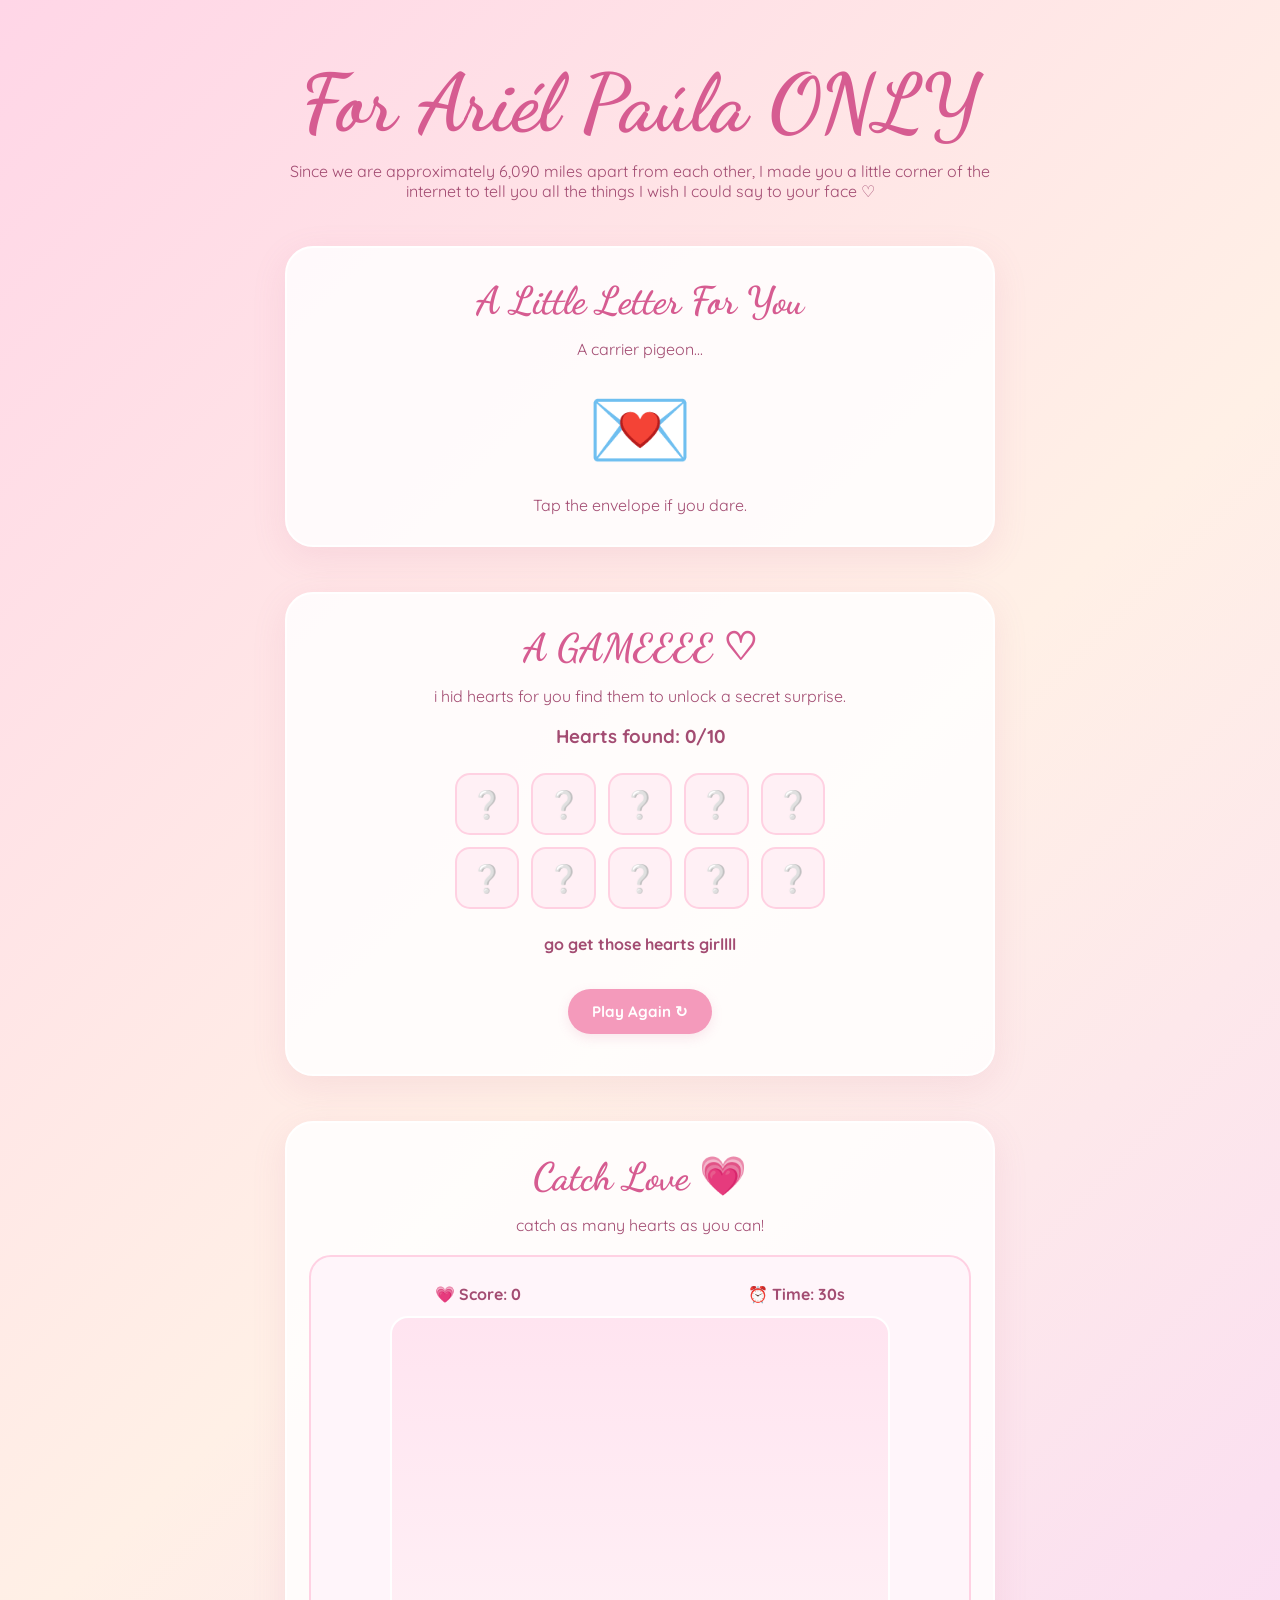
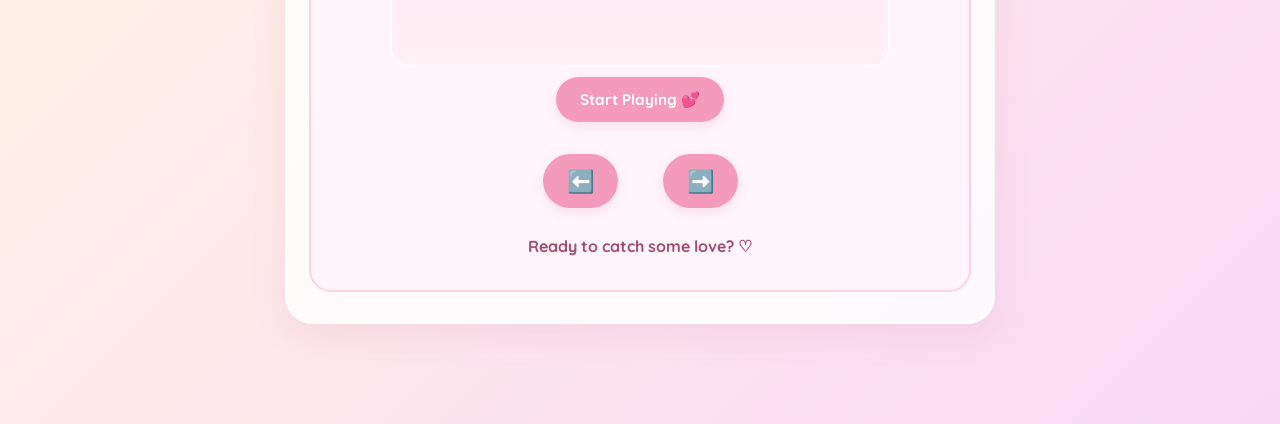
==== index.html @ 7c14f132 "Update index.html" ====
<!DOCTYPE html>
<html lang="en">
<head>
<meta charset="UTF-8">
<meta name="viewport" content="width=device-width, initial-scale=1.0">
<title> Top Secret Mission 💗</title>

<link href="https://fonts.googleapis.com/css2?family=Quicksand:wght@400;500;600;700&family=Dancing+Script:wght@500;600;700&display=swap" rel="stylesheet">

<style>
* {
    box-sizing: border-box;
    margin: 0;
    padding: 0;
}

body {
    font-family: 'Quicksand', sans-serif;
    background: linear-gradient(135deg, #ffd6e7, #fff0e6, #f9d8f5);
    color: #a34c72;
    min-height: 100vh;
    overflow-x: hidden;
}

.hearts {
    position: fixed;
    inset: 0;
    pointer-events: none;
    overflow: hidden;
    z-index: 0;
}

.floating-heart {
    position: absolute;
    bottom: -50px;
    animation: floatUp linear infinite;
    opacity: 0.65;
}

@keyframes floatUp {
    0% {
        transform: translateY(0) rotate(0deg);
        opacity: 0;
    }
    15% { opacity: 0.7; }
    100% {
        transform: translateY(-115vh) rotate(360deg);
        opacity: 0;
    }
}

main {
    position: relative;
    z-index: 1;
    max-width: 750px;
    margin: auto;
    padding: 55px 20px;
    text-align: center;
}

h1 {
    font-family: 'Dancing Script', cursive;
    font-size: clamp(3rem, 9vw, 5rem);
    color: #d65c91;
    margin-bottom: 10px;
}

.subtitle {
    font-size: 1rem;
    margin-bottom: 35px;
}

.card {
    background: rgba(255,255,255,0.82);
    border: 2px solid white;
    border-radius: 28px;
    padding: 30px 22px;
    margin: 45px 0;
    box-shadow: 0 10px 35px rgba(194, 105, 145, 0.12);
}

h2 {
    font-family: 'Dancing Script', cursive;
    font-size: 2.4rem;
    color: #d65c91;
    margin-bottom: 15px;
}

button {
    font-family: 'Quicksand', sans-serif;
    font-weight: 700;
    border: none;
    background: #f49abb;
    color: white;
    padding: 13px 24px;
    border-radius: 30px;
    cursor: pointer;
    margin: 10px;
    font-size: 0.95rem;
    transition: 0.25s;
    box-shadow: 0 4px 12px rgba(214, 92, 145, 0.15);
}

button:hover {
    transform: translateY(-3px) scale(1.04);
    background: #df76a2;
}

.envelope {
    font-size: 85px;
    cursor: pointer;
    display: inline-block;
    transition: 0.3s;
    margin: 15px;
}

.envelope:hover {
    transform: scale(1.15) rotate(-5deg);
}

.letter {
    display: none;
    background: #fff8fb;
    border: 2px dashed #f2a4c2;
    border-radius: 20px;
    padding: 25px;
    margin-top: 20px;
    line-height: 1.9;
    text-align: left;
    white-space: pre-line;
    animation: appear 0.7s ease;
}

.letter.show {
    display: block;
}

@keyframes appear {
    from { opacity: 0; transform: translateY(15px); }
    to { opacity: 1; transform: translateY(0); }
}

.game-hearts {
    display: grid;
    grid-template-columns: repeat(5, 1fr);
    gap: 12px;
    max-width: 370px;
    margin: 25px auto;
}

.heart {
    background: #fff0f5;
    border: 2px solid #ffd1e2;
    border-radius: 15px;
    padding: 12px 3px;
    font-size: 27px;
    cursor: pointer;
    transition: 0.2s;
    box-shadow: none;
    margin: 0;
}

.heart:hover {
    background: #ffe0ec;
    transform: scale(1.12);
}

.heart.found {
    background: #fce2ed;
    opacity: 0.55;
    transform: scale(0.9);
    cursor: default;
}

#gameMessage {
    min-height: 30px;
    margin: 15px 0;
    font-weight: 700;
}

.secret {
    display: none;
    margin-top: 20px;
    padding: 20px;
    background: #fff0f6;
    border-radius: 20px;
    animation: appear 0.7s ease;
    line-height: 1.8;
}

.secret.show {
    display: block;
}

footer {
    padding: 25px;
    font-size: 0.85rem;
    opacity: 0.8;
}

    
/* CATCH MY LOVE GAME */

.game-area {
    background: #fff5fa;
    border: 2px solid #ffd1e3;
    border-radius: 22px;
    padding: 15px;
    margin-top: 20px;
}

#loveGame {
    display: block;
    width: 100%;
    max-width: 500px;
    height: auto;
    margin: auto;
    border-radius: 18px;
    background: linear-gradient(#ffe4f0, #fff1f6);
    border: 2px solid white;
    touch-action: none;
}

.game-controls {
    display: flex;
    justify-content: center;
    gap: 25px;
    margin-top: 12px;
}

.game-controls button {
    font-size: 22px;
    min-width: 75px;
}

.game-stats {
    display: flex;
    justify-content: space-around;
    font-weight: 700;
    margin: 12px 0;
    gap: 10px;
    flex-wrap: wrap;
}

#gameResult {
    font-weight: 700;
    margin: 15px 0;
    line-height: 1.7;
}


    
</style>
</head>

<body>

<div class="hearts" id="hearts"></div>

<main>

    <h1>For Ariél Paúla ONLY</h1>

    <p class="subtitle">
        Since we are approximately 6,090 miles apart from each other, 
        I made you a little corner of the internet to tell you all the things
        I wish I could say to your face ♡
    </p>

    <!-- LOVE LETTER -->

    <section class="card">
        <h2>A Little Letter For You</h2>

        <p>A carrier pigeon...</p>

        <div class="envelope" onclick="openLetter()">
            💌
        </div>

        <p>Tap the envelope if you dare.</p>

        <div class="letter" id="letter">
            <h2 style="text-align:center;"> AD ♡</h2>

            Eyes closing, you rest your head upon your pillow for bed. 
            Just as you begin to drift off to count sheep, you hear the soft fluttering of wings. 
            Picture a carrier pigeon softly lowering it's beak to allow it's loving eyes to meet your inquisitive glance. 
            You think to yourself that you know those deep brown eyes from somewhere....the bird sets something down on the stoop of your Schow window overlooking platt. 
            It’s a scroll and it is wrapped in twine on tastefully aged paper, sealed with a kiss and nicely tossed in perfume, with a second pigeon delivering an ORIGINAL hoch vanilla ice cream with two warm cookies just as you like it. 

            It reads:
            so unlike me, somehow i
            fell in love in just three nights
            those october days still hauting me 
            
            when the gold rays fell on your skin
            and my hair got caught in the wind 
            the choir sang a melancholic hymn

            in the morning you will be gone
            ill be mourning
            tryna to hold on to the memory of 
            your lips 
            god im so love sick
            what have you done to me

            in the morning youre not in my bed
            ill just sleep until i fall dead
            to the memory of your lips 
            god im so lovesick 
            what have you done to me 

            "lovesick" by laufey

            I included this song because, as you can tell, boy oh boy am I lovesick over you. 
            I thought I was so big and bad, I thought I was invincible. And then you came into my life. 
            You shattered all my defenses. So unlike me to fall asleep so fast, to fall for you more each time I saw you.
            Those October days is a cute line because ;) you and I of course started then.

            Your beauty is beyond description, watching the gold rays of the southern california sun fall on your skin.
            I have witnessed your beauty in Maryland, Chicago, Indianapolis, Arizona, Irvine, Los Angeles, Claremont, Washington D.C., and more. 
            I can't wait to see you in Birmingham, in Homewood, maybe one day in Panama. 

            The nights I spent here and in Spain and even in Chicago, I imagine your lips kissing my face. 
            I imagine your warm embrace. I try to keep the memory of how it feels to have you lie on my chest, to have you look up at me. 
            I can't wait to wake up next to you, put our mouth guards in together, kick the sheets off when it gets too hot together. 

            
            For starters, I have had a hard week, and you know that. All the things I want to say to you seem to disappear and I just cannot seem to get the words out. 
            The truth is, I am sorry. Sometimes things get hard and sometimes I break down and I think everything about everything is wrong and I freak out but you, my love
            you are so pretty and so patient with me. i could not have wished for more. your lovely crossword, so cute it made me cry tears of love and happiness.
            i love the way you care for me, the way you look out for me, how you express yourself and how you keep trying for me. i could not ask for more. 

            
            my dearest Ariel. my lovely girl. oh how I miss you. 
            as it is now, we have about about 5 weeks until we see each other again. wow how the time has passed. 
            while i am certainly taking my experience in and enjoying my time here, 
            id be lying if i said i wasnt looking forward to your warm embrace once again. 
            i feel that the love i have for you has grown stronger in the recent weeks as i await your company. 
            ariel, before i rest in my slumber each night, i think of your delicate kiss and your calming touch. 
            i think of your infectious laugh and how your freckles seem to dance like stars in my eyes when you look up at me. 
            i cant wait to hold your hands and bike down platt and let people be jealous. 
            i cant wait to skateboard together at 12 am again, giggling as if we were crazy. 
            i look forward to the day our hugs will once again connect like two puzzle pieces, matching as if they were made to be that way. 
            i love you. 
            i love your passion for your research and your thesis, i love how you show up for your entire team on rugby, 
            i love your interest in your religions class, i love your dedication to hoch ice cream, and i love how i get to hear about it all. 
            i feel lucky to be in your atmosphere. 
            " i miss the shape of your voice, i miss the nape of your neck"
            i miss every little thing about you, ariel dean. one month until i see you my love. 

            
            i wanted to make something special for you,
            something that you could come back to whenever
            you need a reminder of how loved you are.

            ariel, you make my world brighter, you make my days sweeter, and you make my heart a whole lot happier.

            if i could give you one thing, it would be the ability to see yourself through my eyes.
             you would understand just how amazing you are.

            i love you so much.
            i am all yours,
            Rocky ♡
            
        </div>
    </section>


    <!-- HEART GAME -->

    <section class="card">
        <h2>A GAMEEEE ♡</h2>

        <p>
            i hid hearts for you
            find them to unlock a secret surprise.
        </p>

        <h3 style="margin-top:18px;">
            Hearts found: <span id="score">0</span>/10
        </h3>

        <div class="game-hearts" id="game"></div>

        <p id="gameMessage"> find your hearts, pretty girl! 💕</p>

        <div class="secret" id="secret">
            <h2>You Found Them!🎉</h2>

            <p>
                you found all 10 hearts,
                but there's one thing you should know...
            </p>

            <h2 style="margin:15px 0;"> you have ALL of mine. ❤️</h2>

            <p>
                no game could ever measure how much
                i love you. you're my favorite person.
            </p>

            <p style="font-size:30px;margin-top:12px;">
                💗💗💗💗💗
            </p>
        </div>

        <button onclick="resetGame()">Play Again ↻</button>
    </section>


    
<section class="card">
    <h2>Catch Love 💗</h2>

    <p>catch as many hearts as you can!</p>

    <div class="game-area">

        <div class="game-stats">
            <span>💗 Score: <span id="gameScore">0</span></span>
            <span>⏰ Time: <span id="gameTime">30</span>s</span>
        </div>

        <canvas id="loveGame" width="500" height="350"></canvas>

        <button id="startGame" onclick="startLoveGame()">
            Start Playing 💕
        </button>

        <div class="game-controls">
            <button id="leftBtn" aria-label="Move left">⬅️</button>
            <button id="rightBtn" aria-label="Move right">➡️</button>
        </div>

        <p id="gameResult">Ready to catch some love? ♡</p>

    </div>
</section>

</main>

<script>

// FLOATING HEARTS

const heartContainer = document.getElementById("hearts");

const heartSymbols = ["💗", "💕", "💖", "♡", "💘", "💞", "❤️"];

function createHeart() {
    const heart = document.createElement("span");

    heart.className = "floating-heart";
    heart.innerHTML = heartSymbols[
        Math.floor(Math.random() * heartSymbols.length)
    ];

    heart.style.left = Math.random() * 100 + "%";
    heart.style.fontSize = (15 + Math.random() * 25) + "px";
    heart.style.animationDuration = (6 + Math.random() * 8) + "s";

    heartContainer.appendChild(heart);

    setTimeout(() => heart.remove(), 14000);
}

setInterval(createHeart, 300);


// OPEN LOVE LETTER

function openLetter() {
    document.getElementById("letter").classList.toggle("show");
}


// HEART COLLECTING GAME

const game = document.getElementById("game");

let score = 0;

function createGame() {
    game.innerHTML = "";

    score = 0;
    document.getElementById("score").textContent = score;
    document.getElementById("secret").classList.remove("show");
    document.getElementById("gameMessage").textContent =
        "go get those hearts girllll";

    for (let i = 0; i < 10; i++) {
        const heart = document.createElement("button");

        heart.className = "heart";
        heart.textContent = "❔";
        heart.setAttribute("aria-label", "find a hidden heart");

        heart.onclick = function() {
            if (heart.classList.contains("found")) return;

            heart.textContent = "💗";
            heart.classList.add("found");

            score++;

            document.getElementById("score").textContent = score;

            if (score === 10) {
                document.getElementById("gameMessage").textContent =
                    "YOU DID IT! follow for a surprise.... 🎀";

                document.getElementById("secret").classList.add("show");
            } else {
                document.getElementById("gameMessage").textContent =
                    "aww you found a heart! 💕";
            }
        };

        game.appendChild(heart);
    }
}

function resetGame() {
    createGame();
}

createGame();



    
// CATCH MY LOVE GAME 💗

const canvas = document.getElementById("loveGame");
const ctx = canvas.getContext("2d");

let basket = { x: 225, y: 300, width: 65, speed: 7 };
let fallingItems = [];
let gamePoints = 0;
let gameRunning = false;
let gameStartTime = 0;
let animationFrame;
let lastSpawn = 0;
let keys = { left: false, right: false };

const gameDuration = 30000;

function startLoveGame() {
    cancelAnimationFrame(animationFrame);

    gamePoints = 0;
    fallingItems = [];
    basket.x = 225;
    keys.left = false;
    keys.right = false;

    gameRunning = true;
    gameStartTime = performance.now();
    lastSpawn = 0;

    document.getElementById("gameScore").textContent = "0";
    document.getElementById("gameTime").textContent = "30";
    document.getElementById("gameResult").textContent =
        "bow bow bow get those hearts 💗";

    document.getElementById("startGame").textContent = "playyyy 💕";

    animationFrame = requestAnimationFrame(gameLoop);
}

function spawnItem() {
    const random = Math.random();

    let emoji = "💗";
    let points = 1;

    if (random < 0.15) {
        emoji = "💔";
        points = -2;
    } else if (random > 0.85) {
        emoji = "🌟";
        points = 5;
    }

    fallingItems.push({
        x: 20 + Math.random() * 460,
        y: -30,
        speed: 2.5 + Math.random() * 2.5,
        emoji: emoji,
        points: points
    });
}

function gameLoop(timestamp) {
    if (!gameRunning) return;

    const elapsed = timestamp - gameStartTime;
    const remaining = Math.max(
        0,
        Math.ceil((gameDuration - elapsed) / 1000)
    );

    document.getElementById("gameTime").textContent = remaining;

    if (elapsed >= gameDuration) {
        endLoveGame();
        return;
    }

    // Move basket

    if (keys.left) basket.x -= basket.speed;
    if (keys.right) basket.x += basket.speed;

    basket.x = Math.max(
        0,
        Math.min(500 - basket.width, basket.x)
    );

    // Spawn falling hearts

    if (timestamp - lastSpawn > 650) {
        spawnItem();
        lastSpawn = timestamp;
    }

    // Draw background

    ctx.clearRect(0, 0, 500, 350);

    // Draw decorative stars

    ctx.font = "18px Arial";
    ctx.fillText("✨", 30, 40);
    ctx.fillText("♡", 440, 70);
    ctx.fillText("✨", 390, 200);

    // Draw basket

    ctx.font = "52px Arial";
    ctx.fillText("🧺", basket.x, basket.y + 35);

    // Move and draw falling objects

    for (let i = fallingItems.length - 1; i >= 0; i--) {
        let item = fallingItems[i];

        item.y += item.speed;

        ctx.font = "29px Arial";
        ctx.fillText(item.emoji, item.x, item.y);

        // Check if basket catches item

        if (
            item.y > basket.y - 5 &&
            item.y < basket.y + 35 &&
            item.x > basket.x - 10 &&
            item.x < basket.x + basket.width + 10
        ) {
            gamePoints = Math.max(0, gamePoints + item.points);

            document.getElementById("gameScore").textContent =
                gamePoints;

            fallingItems.splice(i, 1);
            continue;
        }

        // Remove items that fall off screen

        if (item.y > 370) {
            fallingItems.splice(i, 1);
        }
    }

    animationFrame = requestAnimationFrame(gameLoop);
}

function endLoveGame() {
    gameRunning = false;
    cancelAnimationFrame(animationFrame);

    document.getElementById("gameTime").textContent = "0";
    document.getElementById("startGame").textContent = "Play Again";

    let message = "";

    if (gamePoints >= 40) {
        message = "damnnn ok champ 🏆💗";
    } else if (gamePoints >= 20) {
        message = "ayeee gamer girl 💕";
    } else {
        message = "bow bow bow♡";
    }

    document.getElementById("gameResult").innerHTML =
        message + "<br><br>Final score: " + gamePoints +
        "<br>But you already have all my love. 💌";

    ctx.font = "55px Arial";
    ctx.fillText("💗", 220, 170);
    ctx.font = "25px Arial";
    ctx.fillText("guess you won my heart", 155, 215);
}

// Keyboard controls

document.addEventListener("keydown", function(event) {
    if (event.key === "ArrowLeft" || event.key.toLowerCase() === "a") {
        keys.left = true;
        event.preventDefault();
    }

    if (event.key === "ArrowRight" || event.key.toLowerCase() === "d") {
        keys.right = true;
        event.preventDefault();
    }
});

document.addEventListener("keyup", function(event) {
    if (event.key === "ArrowLeft" || event.key.toLowerCase() === "a") {
        keys.left = false;
    }

    if (event.key === "ArrowRight" || event.key.toLowerCase() === "d") {
        keys.right = false;
    }
});

// Mobile and mouse controls

function holdButton(id, direction) {
    const button = document.getElementById(id);

    button.addEventListener("pointerdown", function(event) {
        event.preventDefault();
        keys[direction] = true;
    });

    ["pointerup", "pointerleave", "pointercancel"].forEach(type => {
        button.addEventListener(type, function() {
            keys[direction] = false;
        });
    });
}

holdButton("leftBtn", "left");
holdButton("rightBtn", "right");

</script>

</body>
</html>
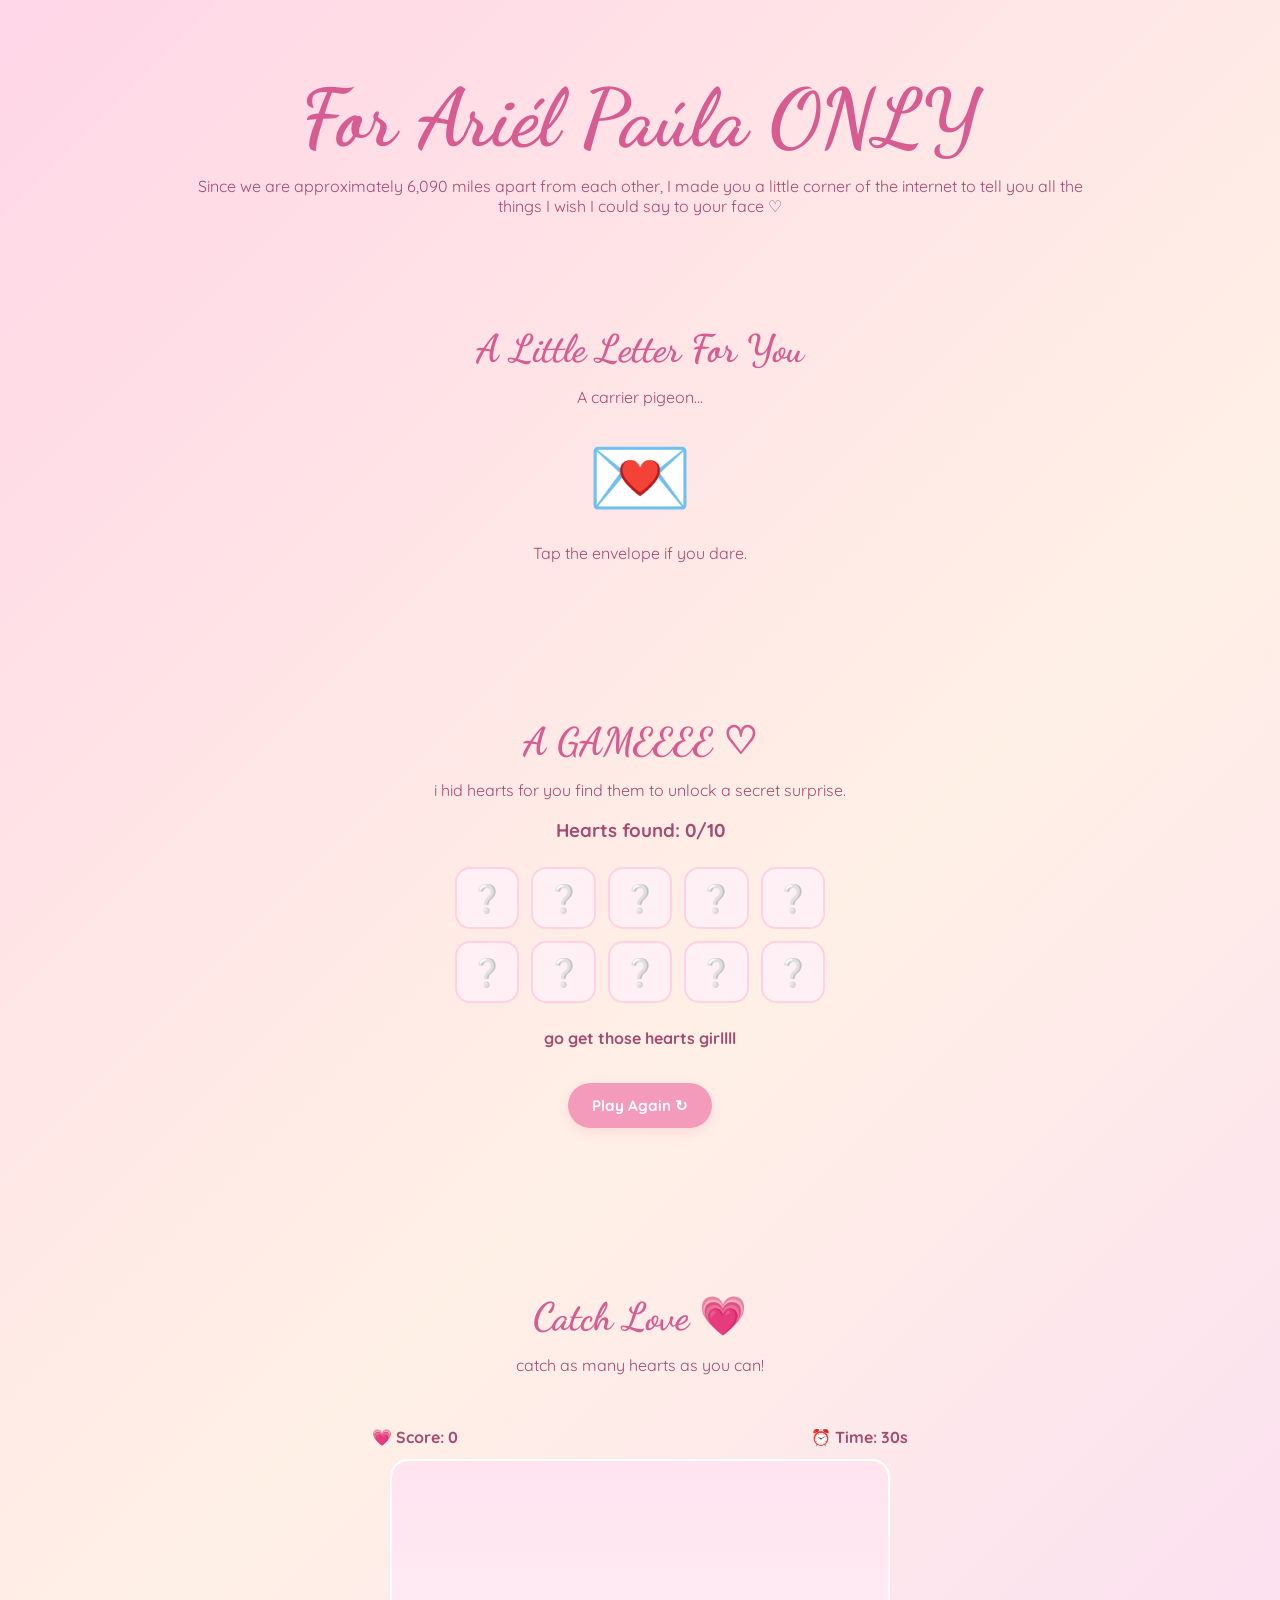
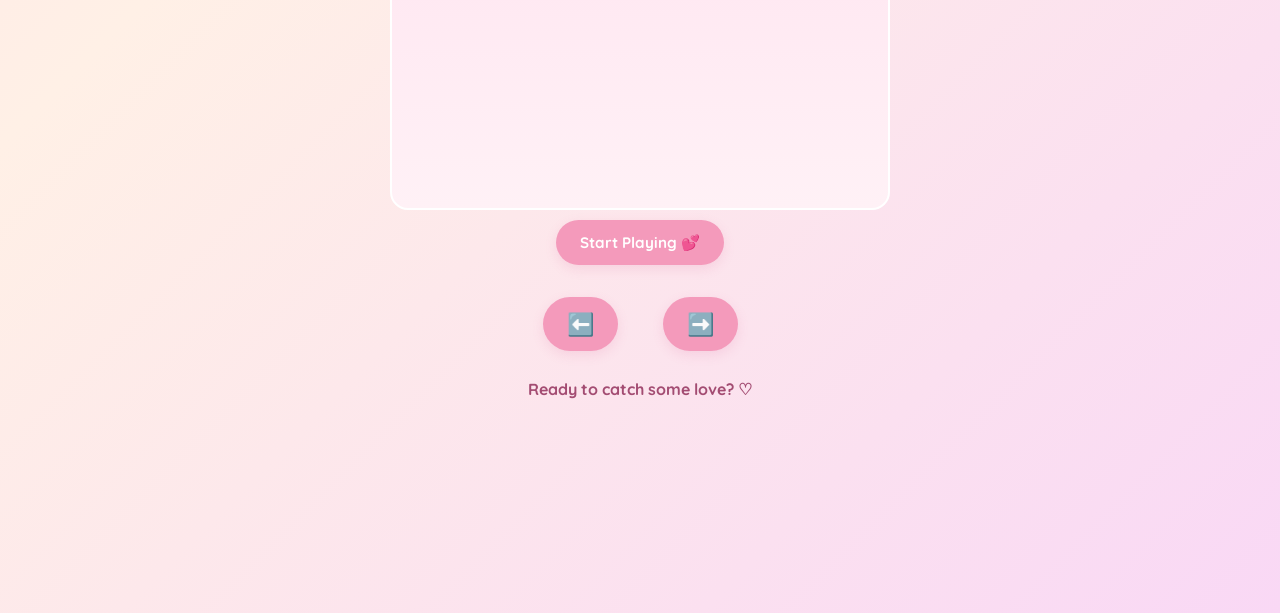
==== commit c9b1daa0: "Update index.html" ====
--- a/index.html
+++ b/index.html
@@ -53,9 +53,9 @@
 main {
     position: relative;
     z-index: 1;
-    max-width: 750px;
+    max-width: 950px;
     margin: auto;
-    padding: 55px 20px;
+    padding: 70px 25px;
     text-align: center;
 }
 
@@ -72,12 +72,12 @@
 }
 
 .card {
-    background: rgba(255,255,255,0.82);
-    border: 2px solid white;
-    border-radius: 28px;
-    padding: 30px 22px;
-    margin: 45px 0;
-    box-shadow: 0 10px 35px rgba(194, 105, 145, 0.12);
+    background: transparent;
+    border: none;
+    border-radius: 0;
+    padding: 45px 10px;
+    margin: 65px 0;
+    box-shadow: none;
 }
 
 h2 {
@@ -181,12 +181,13 @@
 
 .secret {
     display: none;
-    margin-top: 20px;
+    margin: 30px auto;
     padding: 20px;
-    background: #fff0f6;
-    border-radius: 20px;
+    background: transparent;
+    border-radius: 0;
     animation: appear 0.7s ease;
     line-height: 1.8;
+    max-width: 600px;
 }
 
 .secret.show {
@@ -203,11 +204,11 @@
 /* CATCH MY LOVE GAME */
 
 .game-area {
-    background: #fff5fa;
-    border: 2px solid #ffd1e3;
-    border-radius: 22px;
-    padding: 15px;
-    margin-top: 20px;
+    background: transparent;
+    border: none;
+    border-radius: 0;
+    padding: 15px 0;
+    margin-top: 25px;
 }
 
 #loveGame {
@@ -249,7 +250,67 @@
     line-height: 1.7;
 }
 
-
+/* SURPRISE PICTURE POPUP */
+
+.surprise-overlay {
+    display: none;
+    position: fixed;
+    inset: 0;
+    z-index: 1000;
+    background: rgba(91, 43, 69, 0.65);
+    backdrop-filter: blur(7px);
+    justify-content: center;
+    align-items: center;
+    padding: 20px;
+}
+
+.surprise-overlay.show {
+    display: flex;
+    animation: appear 0.5s ease;
+}
+
+.surprise-popup {
+    position: relative;
+    width: min(90vw, 520px);
+    max-height: 90vh;
+    overflow-y: auto;
+    background: linear-gradient(145deg, #fff7fb, #ffe5f0);
+    border: 3px solid white;
+    border-radius: 25px;
+    padding: 25px;
+    text-align: center;
+    box-shadow: 0 15px 50px rgba(90, 35, 65, 0.3);
+    animation: popIn 0.6s ease;
+}
+
+.surprise-popup h2 {
+    margin-bottom: 15px;
+}
+
+.surprise-popup img {
+    display: block;
+    width: 100%;
+    max-height: 55vh;
+    object-fit: contain;
+    border-radius: 15px;
+    margin: 15px auto;
+}
+
+.surprise-popup p {
+    line-height: 1.8;
+    margin: 12px 0;
+}
+
+@keyframes popIn {
+    from {
+        opacity: 0;
+        transform: scale(0.75) translateY(20px);
+    }
+    to {
+        opacity: 1;
+        transform: scale(1) translateY(0);
+    }
+}
     
 </style>
 </head>
@@ -439,7 +500,39 @@
 
     </div>
 </section>
-
+<!-- SURPRISE PICTURE POPUP -->
+
+<div class="surprise-overlay" id="surprisePopup">
+    <div class="surprise-popup">
+
+        <h2>You Caught My Heart! 💗</h2>
+
+        <p>Look what you unlocked, pretty girl...</p>
+
+        <img
+            src="photos/surprise.jpg"
+            alt="A special picture for you"
+        >
+
+        <p id="popupScore"></p>
+
+        <p>
+            distance means nothing when someone means everything.
+            i love you, Ariel. ♡
+        </p>
+
+        <button onclick="closeSurprise()">
+            Close 💕
+        </button>
+
+        <button onclick="closeSurprise(); startLoveGame()">
+            Play Again ↻
+        </button>
+
+    </div>
+</div>
+    
+    
 </main>
 
 <script>
@@ -698,16 +791,21 @@
         message = "bow bow bow♡";
     }
 
+    // Keep the final score visible
     document.getElementById("gameResult").innerHTML =
-        message + "<br><br>Final score: " + gamePoints +
-        "<br>But you already have all my love. 💌";
-
-    ctx.font = "55px Arial";
-    ctx.fillText("💗", 220, 170);
-    ctx.font = "25px Arial";
-    ctx.fillText("guess you won my heart", 155, 215);
-}
-
+        message + "<br><br>Final score: " + gamePoints;
+
+    // Show the surprise picture popup
+    document.getElementById("popupScore").textContent =
+        "Your final score: " + gamePoints + " 💗";
+
+    document.getElementById("surprisePopup").classList.add("show");
+}
+
+// Close the picture popup
+function closeSurprise() {
+    document.getElementById("surprisePopup").classList.remove("show");
+}
 // Keyboard controls
 
 document.addEventListener("keydown", function(event) {
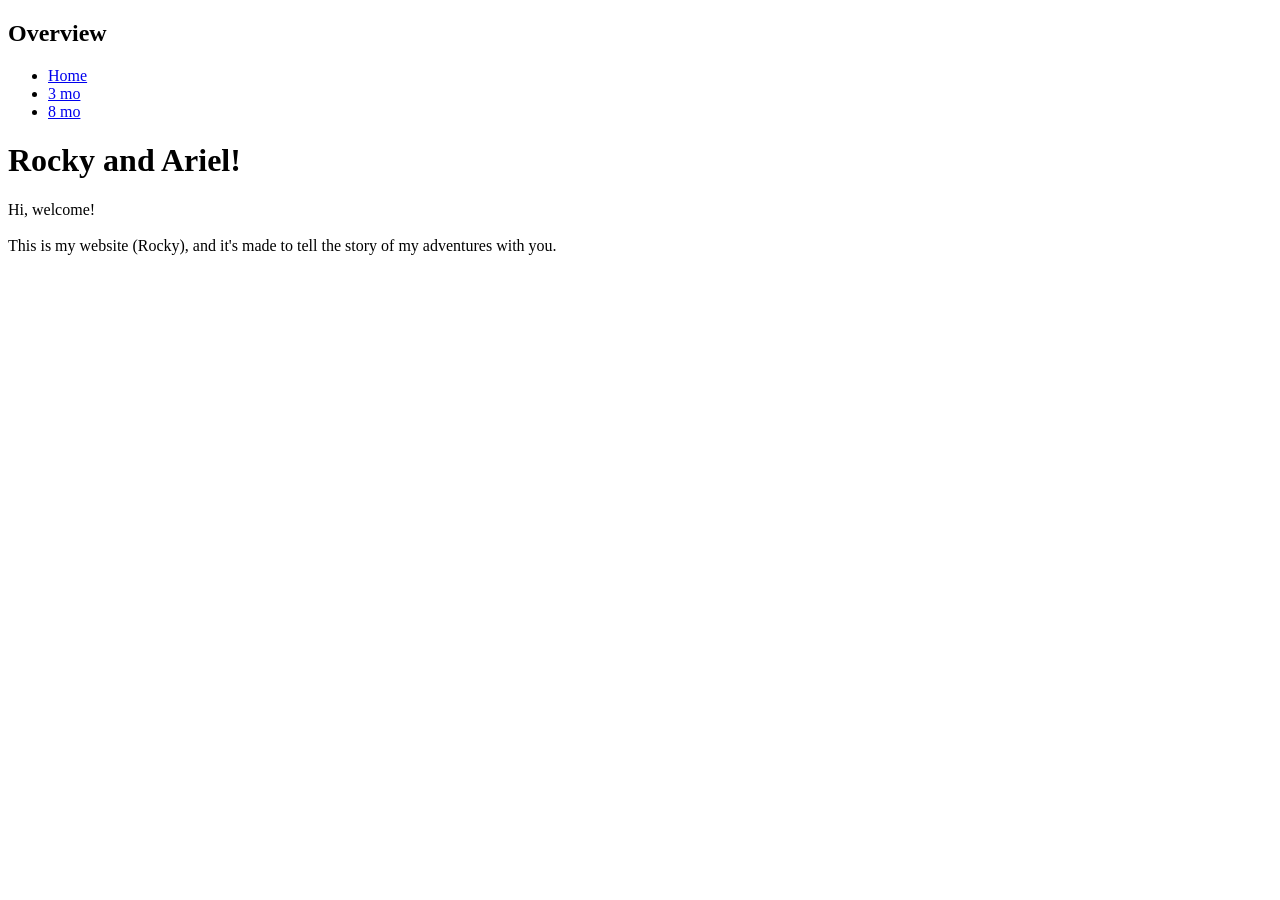
==== commit f0469f51: "Add initial HTML structure for the website" ====
--- a/index.html
+++ b/index.html
@@ -1,856 +1,56 @@
-
 <!DOCTYPE html>
 <html lang="en">
+
 <head>
-<meta charset="UTF-8">
-<meta name="viewport" content="width=device-width, initial-scale=1.0">
-<title> Top Secret Mission 💗</title>
+    <meta charset="UTF-8">
+    <meta name="viewport" content="width=device-width, initial-scale=1.0">
 
-<link href="https://fonts.googleapis.com/css2?family=Quicksand:wght@400;500;600;700&family=Dancing+Script:wght@500;600;700&display=swap" rel="stylesheet">
+    <title>Rocky and Ariel!</title>
 
-<style>
-* {
-    box-sizing: border-box;
-    margin: 0;
-    padding: 0;
-}
+    <link rel="stylesheet" href="style.css">
 
-body {
-    font-family: 'Quicksand', sans-serif;
-    background: linear-gradient(135deg, #ffd6e7, #fff0e6, #f9d8f5);
-    color: #a34c72;
-    min-height: 100vh;
-    overflow-x: hidden;
-}
-
-.hearts {
-    position: fixed;
-    inset: 0;
-    pointer-events: none;
-    overflow: hidden;
-    z-index: 0;
-}
-
-.floating-heart {
-    position: absolute;
-    bottom: -50px;
-    animation: floatUp linear infinite;
-    opacity: 0.65;
-}
-
-@keyframes floatUp {
-    0% {
-        transform: translateY(0) rotate(0deg);
-        opacity: 0;
-    }
-    15% { opacity: 0.7; }
-    100% {
-        transform: translateY(-115vh) rotate(360deg);
-        opacity: 0;
-    }
-}
-
-main {
-    position: relative;
-    z-index: 1;
-    max-width: 950px;
-    margin: auto;
-    padding: 70px 25px;
-    text-align: center;
-}
-
-h1 {
-    font-family: 'Dancing Script', cursive;
-    font-size: clamp(3rem, 9vw, 5rem);
-    color: #d65c91;
-    margin-bottom: 10px;
-}
-
-.subtitle {
-    font-size: 1rem;
-    margin-bottom: 35px;
-}
-
-.card {
-    background: transparent;
-    border: none;
-    border-radius: 0;
-    padding: 45px 10px;
-    margin: 65px 0;
-    box-shadow: none;
-}
-
-h2 {
-    font-family: 'Dancing Script', cursive;
-    font-size: 2.4rem;
-    color: #d65c91;
-    margin-bottom: 15px;
-}
-
-button {
-    font-family: 'Quicksand', sans-serif;
-    font-weight: 700;
-    border: none;
-    background: #f49abb;
-    color: white;
-    padding: 13px 24px;
-    border-radius: 30px;
-    cursor: pointer;
-    margin: 10px;
-    font-size: 0.95rem;
-    transition: 0.25s;
-    box-shadow: 0 4px 12px rgba(214, 92, 145, 0.15);
-}
-
-button:hover {
-    transform: translateY(-3px) scale(1.04);
-    background: #df76a2;
-}
-
-.envelope {
-    font-size: 85px;
-    cursor: pointer;
-    display: inline-block;
-    transition: 0.3s;
-    margin: 15px;
-}
-
-.envelope:hover {
-    transform: scale(1.15) rotate(-5deg);
-}
-
-.letter {
-    display: none;
-    background: #fff8fb;
-    border: 2px dashed #f2a4c2;
-    border-radius: 20px;
-    padding: 25px;
-    margin-top: 20px;
-    line-height: 1.9;
-    text-align: left;
-    white-space: pre-line;
-    animation: appear 0.7s ease;
-}
-
-.letter.show {
-    display: block;
-}
-
-@keyframes appear {
-    from { opacity: 0; transform: translateY(15px); }
-    to { opacity: 1; transform: translateY(0); }
-}
-
-.game-hearts {
-    display: grid;
-    grid-template-columns: repeat(5, 1fr);
-    gap: 12px;
-    max-width: 370px;
-    margin: 25px auto;
-}
-
-.heart {
-    background: #fff0f5;
-    border: 2px solid #ffd1e2;
-    border-radius: 15px;
-    padding: 12px 3px;
-    font-size: 27px;
-    cursor: pointer;
-    transition: 0.2s;
-    box-shadow: none;
-    margin: 0;
-}
-
-.heart:hover {
-    background: #ffe0ec;
-    transform: scale(1.12);
-}
-
-.heart.found {
-    background: #fce2ed;
-    opacity: 0.55;
-    transform: scale(0.9);
-    cursor: default;
-}
-
-#gameMessage {
-    min-height: 30px;
-    margin: 15px 0;
-    font-weight: 700;
-}
-
-.secret {
-    display: none;
-    margin: 30px auto;
-    padding: 20px;
-    background: transparent;
-    border-radius: 0;
-    animation: appear 0.7s ease;
-    line-height: 1.8;
-    max-width: 600px;
-}
-
-.secret.show {
-    display: block;
-}
-
-footer {
-    padding: 25px;
-    font-size: 0.85rem;
-    opacity: 0.8;
-}
-
-    
-/* CATCH MY LOVE GAME */
-
-.game-area {
-    background: transparent;
-    border: none;
-    border-radius: 0;
-    padding: 15px 0;
-    margin-top: 25px;
-}
-
-#loveGame {
-    display: block;
-    width: 100%;
-    max-width: 500px;
-    height: auto;
-    margin: auto;
-    border-radius: 18px;
-    background: linear-gradient(#ffe4f0, #fff1f6);
-    border: 2px solid white;
-    touch-action: none;
-}
-
-.game-controls {
-    display: flex;
-    justify-content: center;
-    gap: 25px;
-    margin-top: 12px;
-}
-
-.game-controls button {
-    font-size: 22px;
-    min-width: 75px;
-}
-
-.game-stats {
-    display: flex;
-    justify-content: space-around;
-    font-weight: 700;
-    margin: 12px 0;
-    gap: 10px;
-    flex-wrap: wrap;
-}
-
-#gameResult {
-    font-weight: 700;
-    margin: 15px 0;
-    line-height: 1.7;
-}
-
-/* SURPRISE PICTURE POPUP */
-
-.surprise-overlay {
-    display: none;
-    position: fixed;
-    inset: 0;
-    z-index: 1000;
-    background: rgba(91, 43, 69, 0.65);
-    backdrop-filter: blur(7px);
-    justify-content: center;
-    align-items: center;
-    padding: 20px;
-}
-
-.surprise-overlay.show {
-    display: flex;
-    animation: appear 0.5s ease;
-}
-
-.surprise-popup {
-    position: relative;
-    width: min(90vw, 520px);
-    max-height: 90vh;
-    overflow-y: auto;
-    background: linear-gradient(145deg, #fff7fb, #ffe5f0);
-    border: 3px solid white;
-    border-radius: 25px;
-    padding: 25px;
-    text-align: center;
-    box-shadow: 0 15px 50px rgba(90, 35, 65, 0.3);
-    animation: popIn 0.6s ease;
-}
-
-.surprise-popup h2 {
-    margin-bottom: 15px;
-}
-
-.surprise-popup img {
-    display: block;
-    width: 100%;
-    max-height: 55vh;
-    object-fit: contain;
-    border-radius: 15px;
-    margin: 15px auto;
-}
-
-.surprise-popup p {
-    line-height: 1.8;
-    margin: 12px 0;
-}
-
-@keyframes popIn {
-    from {
-        opacity: 0;
-        transform: scale(0.75) translateY(20px);
-    }
-    to {
-        opacity: 1;
-        transform: scale(1) translateY(0);
-    }
-}
-    
-</style>
-</head>
+<link href="https://fonts.googleapis.com/css2?family=Cormorant+Garamond:wght@500;600&family=Quicksand:wght@400;500;600&display=swap" rel="stylesheet"></head>
 
 <body>
 
-<div class="hearts" id="hearts"></div>
+    <div class="container">
 
-<main>
+        <header>
 
-    <h1>For Ariél Paúla ONLY</h1>
+            <h2>Overview</h2>
 
-    <p class="subtitle">
-        Since we are approximately 6,090 miles apart from each other, 
-        I made you a little corner of the internet to tell you all the things
-        I wish I could say to your face ♡
-    </p>
+            <nav>
+                <ul>
+                    <li><a href="index.html">Home</a></li>
+                    <li><a href="three.html">3 mo</a></li>
+                    <li><a href="eight.html">8 mo</a></li>
+                    
+                    
+                </ul>
+            </nav>
 
-    <!-- LOVE LETTER -->
+        </header>
 
-    <section class="card">
-        <h2>A Little Letter For You</h2>
+        <div class="card">
 
-        <p>A carrier pigeon...</p>
+            <h1> Rocky and Ariel!</h1>
 
-        <div class="envelope" onclick="openLetter()">
-            💌
+            <p>
+                Hi, welcome!
+                <br><br>
+
+                This is my website (Rocky), and it's made to tell the story of my
+                adventures with you.
+
+                <br><br>
+
+            </p>
+
         </div>
 
-        <p>Tap the envelope if you dare.</p>
+    </div>
 
-        <div class="letter" id="letter">
-            <h2 style="text-align:center;"> AD ♡</h2>
-
-            Eyes closing, you rest your head upon your pillow for bed. 
-            Just as you begin to drift off to count sheep, you hear the soft fluttering of wings. 
-            Picture a carrier pigeon softly lowering it's beak to allow it's loving eyes to meet your inquisitive glance. 
-            You think to yourself that you know those deep brown eyes from somewhere....the bird sets something down on the stoop of your Schow window overlooking platt. 
-            It’s a scroll and it is wrapped in twine on tastefully aged paper, sealed with a kiss and nicely tossed in perfume, with a second pigeon delivering an ORIGINAL hoch vanilla ice cream with two warm cookies just as you like it. 
-
-            It reads:
-            so unlike me, somehow i
-            fell in love in just three nights
-            those october days still hauting me 
-            
-            when the gold rays fell on your skin
-            and my hair got caught in the wind 
-            the choir sang a melancholic hymn
-
-            in the morning you will be gone
-            ill be mourning
-            tryna to hold on to the memory of 
-            your lips 
-            god im so love sick
-            what have you done to me
-
-            in the morning youre not in my bed
-            ill just sleep until i fall dead
-            to the memory of your lips 
-            god im so lovesick 
-            what have you done to me 
-
-            "lovesick" by laufey
-
-            I included this song because, as you can tell, boy oh boy am I lovesick over you. 
-            I thought I was so big and bad, I thought I was invincible. And then you came into my life. 
-            You shattered all my defenses. So unlike me to fall asleep so fast, to fall for you more each time I saw you.
-            Those October days is a cute line because ;) you and I of course started then.
-
-            Your beauty is beyond description, watching the gold rays of the southern california sun fall on your skin.
-            I have witnessed your beauty in Maryland, Chicago, Indianapolis, Arizona, Irvine, Los Angeles, Claremont, Washington D.C., and more. 
-            I can't wait to see you in Birmingham, in Homewood, maybe one day in Panama. 
-
-            The nights I spent here and in Spain and even in Chicago, I imagine your lips kissing my face. 
-            I imagine your warm embrace. I try to keep the memory of how it feels to have you lie on my chest, to have you look up at me. 
-            I can't wait to wake up next to you, put our mouth guards in together, kick the sheets off when it gets too hot together. 
-
-            
-            For starters, I have had a hard week, and you know that. All the things I want to say to you seem to disappear and I just cannot seem to get the words out. 
-            The truth is, I am sorry. Sometimes things get hard and sometimes I break down and I think everything about everything is wrong and I freak out but you, my love
-            you are so pretty and so patient with me. i could not have wished for more. your lovely crossword, so cute it made me cry tears of love and happiness.
-            i love the way you care for me, the way you look out for me, how you express yourself and how you keep trying for me. i could not ask for more. 
-
-            
-            my dearest Ariel. my lovely girl. oh how I miss you. 
-            as it is now, we have about about 5 weeks until we see each other again. wow how the time has passed. 
-            while i am certainly taking my experience in and enjoying my time here, 
-            id be lying if i said i wasnt looking forward to your warm embrace once again. 
-            i feel that the love i have for you has grown stronger in the recent weeks as i await your company. 
-            ariel, before i rest in my slumber each night, i think of your delicate kiss and your calming touch. 
-            i think of your infectious laugh and how your freckles seem to dance like stars in my eyes when you look up at me. 
-            i cant wait to hold your hands and bike down platt and let people be jealous. 
-            i cant wait to skateboard together at 12 am again, giggling as if we were crazy. 
-            i look forward to the day our hugs will once again connect like two puzzle pieces, matching as if they were made to be that way. 
-            i love you. 
-            i love your passion for your research and your thesis, i love how you show up for your entire team on rugby, 
-            i love your interest in your religions class, i love your dedication to hoch ice cream, and i love how i get to hear about it all. 
-            i feel lucky to be in your atmosphere. 
-            " i miss the shape of your voice, i miss the nape of your neck"
-            i miss every little thing about you, ariel dean. one month until i see you my love. 
-
-            
-            i wanted to make something special for you,
-            something that you could come back to whenever
-            you need a reminder of how loved you are.
-
-            ariel, you make my world brighter, you make my days sweeter, and you make my heart a whole lot happier.
-
-            if i could give you one thing, it would be the ability to see yourself through my eyes.
-             you would understand just how amazing you are.
-
-            i love you so much.
-            i am all yours,
-            Rocky ♡
-            
-        </div>
-    </section>
+</body>
 
 
-    <!-- HEART GAME -->
-
-    <section class="card">
-        <h2>A GAMEEEE ♡</h2>
-
-        <p>
-            i hid hearts for you
-            find them to unlock a secret surprise.
-        </p>
-
-        <h3 style="margin-top:18px;">
-            Hearts found: <span id="score">0</span>/10
-        </h3>
-
-        <div class="game-hearts" id="game"></div>
-
-        <p id="gameMessage"> find your hearts, pretty girl! 💕</p>
-
-        <div class="secret" id="secret">
-            <h2>You Found Them!🎉</h2>
-
-            <p>
-                you found all 10 hearts,
-                but there's one thing you should know...
-            </p>
-
-            <h2 style="margin:15px 0;"> you have ALL of mine. ❤️</h2>
-
-            <p>
-                no game could ever measure how much
-                i love you. you're my favorite person.
-            </p>
-
-            <p style="font-size:30px;margin-top:12px;">
-                💗💗💗💗💗
-            </p>
-        </div>
-
-        <button onclick="resetGame()">Play Again ↻</button>
-    </section>
-
-
-    
-<section class="card">
-    <h2>Catch Love 💗</h2>
-
-    <p>catch as many hearts as you can!</p>
-
-    <div class="game-area">
-
-        <div class="game-stats">
-            <span>💗 Score: <span id="gameScore">0</span></span>
-            <span>⏰ Time: <span id="gameTime">30</span>s</span>
-        </div>
-
-        <canvas id="loveGame" width="500" height="350"></canvas>
-
-        <button id="startGame" onclick="startLoveGame()">
-            Start Playing 💕
-        </button>
-
-        <div class="game-controls">
-            <button id="leftBtn" aria-label="Move left">⬅️</button>
-            <button id="rightBtn" aria-label="Move right">➡️</button>
-        </div>
-
-        <p id="gameResult">Ready to catch some love? ♡</p>
-
-    </div>
-</section>
-<!-- SURPRISE PICTURE POPUP -->
-
-<div class="surprise-overlay" id="surprisePopup">
-    <div class="surprise-popup">
-
-        <h2>You Caught My Heart! 💗</h2>
-
-        <p>Look what you unlocked, pretty girl...</p>
-
-        <img
-            src="photos/surprise.jpg"
-            alt="A special picture for you"
-        >
-
-        <p id="popupScore"></p>
-
-        <p>
-            distance means nothing when someone means everything.
-            i love you, Ariel. ♡
-        </p>
-
-        <button onclick="closeSurprise()">
-            Close 💕
-        </button>
-
-        <button onclick="closeSurprise(); startLoveGame()">
-            Play Again ↻
-        </button>
-
-    </div>
-</div>
-    
-    
-</main>
-
-<script>
-
-// FLOATING HEARTS
-
-const heartContainer = document.getElementById("hearts");
-
-const heartSymbols = ["💗", "💕", "💖", "♡", "💘", "💞", "❤️"];
-
-function createHeart() {
-    const heart = document.createElement("span");
-
-    heart.className = "floating-heart";
-    heart.innerHTML = heartSymbols[
-        Math.floor(Math.random() * heartSymbols.length)
-    ];
-
-    heart.style.left = Math.random() * 100 + "%";
-    heart.style.fontSize = (15 + Math.random() * 25) + "px";
-    heart.style.animationDuration = (6 + Math.random() * 8) + "s";
-
-    heartContainer.appendChild(heart);
-
-    setTimeout(() => heart.remove(), 14000);
-}
-
-setInterval(createHeart, 300);
-
-
-// OPEN LOVE LETTER
-
-function openLetter() {
-    document.getElementById("letter").classList.toggle("show");
-}
-
-
-// HEART COLLECTING GAME
-
-const game = document.getElementById("game");
-
-let score = 0;
-
-function createGame() {
-    game.innerHTML = "";
-
-    score = 0;
-    document.getElementById("score").textContent = score;
-    document.getElementById("secret").classList.remove("show");
-    document.getElementById("gameMessage").textContent =
-        "go get those hearts girllll";
-
-    for (let i = 0; i < 10; i++) {
-        const heart = document.createElement("button");
-
-        heart.className = "heart";
-        heart.textContent = "❔";
-        heart.setAttribute("aria-label", "find a hidden heart");
-
-        heart.onclick = function() {
-            if (heart.classList.contains("found")) return;
-
-            heart.textContent = "💗";
-            heart.classList.add("found");
-
-            score++;
-
-            document.getElementById("score").textContent = score;
-
-            if (score === 10) {
-                document.getElementById("gameMessage").textContent =
-                    "YOU DID IT! follow for a surprise.... 🎀";
-
-                document.getElementById("secret").classList.add("show");
-            } else {
-                document.getElementById("gameMessage").textContent =
-                    "aww you found a heart! 💕";
-            }
-        };
-
-        game.appendChild(heart);
-    }
-}
-
-function resetGame() {
-    createGame();
-}
-
-createGame();
-
-
-
-    
-// CATCH MY LOVE GAME 💗
-
-const canvas = document.getElementById("loveGame");
-const ctx = canvas.getContext("2d");
-
-let basket = { x: 225, y: 300, width: 65, speed: 7 };
-let fallingItems = [];
-let gamePoints = 0;
-let gameRunning = false;
-let gameStartTime = 0;
-let animationFrame;
-let lastSpawn = 0;
-let keys = { left: false, right: false };
-
-const gameDuration = 30000;
-
-function startLoveGame() {
-    cancelAnimationFrame(animationFrame);
-
-    gamePoints = 0;
-    fallingItems = [];
-    basket.x = 225;
-    keys.left = false;
-    keys.right = false;
-
-    gameRunning = true;
-    gameStartTime = performance.now();
-    lastSpawn = 0;
-
-    document.getElementById("gameScore").textContent = "0";
-    document.getElementById("gameTime").textContent = "30";
-    document.getElementById("gameResult").textContent =
-        "bow bow bow get those hearts 💗";
-
-    document.getElementById("startGame").textContent = "playyyy 💕";
-
-    animationFrame = requestAnimationFrame(gameLoop);
-}
-
-function spawnItem() {
-    const random = Math.random();
-
-    let emoji = "💗";
-    let points = 1;
-
-    if (random < 0.15) {
-        emoji = "💔";
-        points = -2;
-    } else if (random > 0.85) {
-        emoji = "🌟";
-        points = 5;
-    }
-
-    fallingItems.push({
-        x: 20 + Math.random() * 460,
-        y: -30,
-        speed: 2.5 + Math.random() * 2.5,
-        emoji: emoji,
-        points: points
-    });
-}
-
-function gameLoop(timestamp) {
-    if (!gameRunning) return;
-
-    const elapsed = timestamp - gameStartTime;
-    const remaining = Math.max(
-        0,
-        Math.ceil((gameDuration - elapsed) / 1000)
-    );
-
-    document.getElementById("gameTime").textContent = remaining;
-
-    if (elapsed >= gameDuration) {
-        endLoveGame();
-        return;
-    }
-
-    // Move basket
-
-    if (keys.left) basket.x -= basket.speed;
-    if (keys.right) basket.x += basket.speed;
-
-    basket.x = Math.max(
-        0,
-        Math.min(500 - basket.width, basket.x)
-    );
-
-    // Spawn falling hearts
-
-    if (timestamp - lastSpawn > 650) {
-        spawnItem();
-        lastSpawn = timestamp;
-    }
-
-    // Draw background
-
-    ctx.clearRect(0, 0, 500, 350);
-
-    // Draw decorative stars
-
-    ctx.font = "18px Arial";
-    ctx.fillText("✨", 30, 40);
-    ctx.fillText("♡", 440, 70);
-    ctx.fillText("✨", 390, 200);
-
-    // Draw basket
-
-    ctx.font = "52px Arial";
-    ctx.fillText("🧺", basket.x, basket.y + 35);
-
-    // Move and draw falling objects
-
-    for (let i = fallingItems.length - 1; i >= 0; i--) {
-        let item = fallingItems[i];
-
-        item.y += item.speed;
-
-        ctx.font = "29px Arial";
-        ctx.fillText(item.emoji, item.x, item.y);
-
-        // Check if basket catches item
-
-        if (
-            item.y > basket.y - 5 &&
-            item.y < basket.y + 35 &&
-            item.x > basket.x - 10 &&
-            item.x < basket.x + basket.width + 10
-        ) {
-            gamePoints = Math.max(0, gamePoints + item.points);
-
-            document.getElementById("gameScore").textContent =
-                gamePoints;
-
-            fallingItems.splice(i, 1);
-            continue;
-        }
-
-        // Remove items that fall off screen
-
-        if (item.y > 370) {
-            fallingItems.splice(i, 1);
-        }
-    }
-
-    animationFrame = requestAnimationFrame(gameLoop);
-}
-
-function endLoveGame() {
-    gameRunning = false;
-    cancelAnimationFrame(animationFrame);
-
-    document.getElementById("gameTime").textContent = "0";
-    document.getElementById("startGame").textContent = "Play Again";
-
-    let message = "";
-
-    if (gamePoints >= 40) {
-        message = "damnnn ok champ 🏆💗";
-    } else if (gamePoints >= 20) {
-        message = "ayeee gamer girl 💕";
-    } else {
-        message = "bow bow bow♡";
-    }
-
-    // Keep the final score visible
-    document.getElementById("gameResult").innerHTML =
-        message + "<br><br>Final score: " + gamePoints;
-
-    // Show the surprise picture popup
-    document.getElementById("popupScore").textContent =
-        "Your final score: " + gamePoints + " 💗";
-
-    document.getElementById("surprisePopup").classList.add("show");
-}
-
-// Close the picture popup
-function closeSurprise() {
-    document.getElementById("surprisePopup").classList.remove("show");
-}
-// Keyboard controls
-
-document.addEventListener("keydown", function(event) {
-    if (event.key === "ArrowLeft" || event.key.toLowerCase() === "a") {
-        keys.left = true;
-        event.preventDefault();
-    }
-
-    if (event.key === "ArrowRight" || event.key.toLowerCase() === "d") {
-        keys.right = true;
-        event.preventDefault();
-    }
-});
-
-document.addEventListener("keyup", function(event) {
-    if (event.key === "ArrowLeft" || event.key.toLowerCase() === "a") {
-        keys.left = false;
-    }
-
-    if (event.key === "ArrowRight" || event.key.toLowerCase() === "d") {
-        keys.right = false;
-    }
-});
-
-// Mobile and mouse controls
-
-function holdButton(id, direction) {
-    const button = document.getElementById(id);
-
-    button.addEventListener("pointerdown", function(event) {
-        event.preventDefault();
-        keys[direction] = true;
-    });
-
-    ["pointerup", "pointerleave", "pointercancel"].forEach(type => {
-        button.addEventListener(type, function() {
-            keys[direction] = false;
-        });
-    });
-}
-
-holdButton("leftBtn", "left");
-holdButton("rightBtn", "right");
-
-</script>
-
-</body>
 </html>
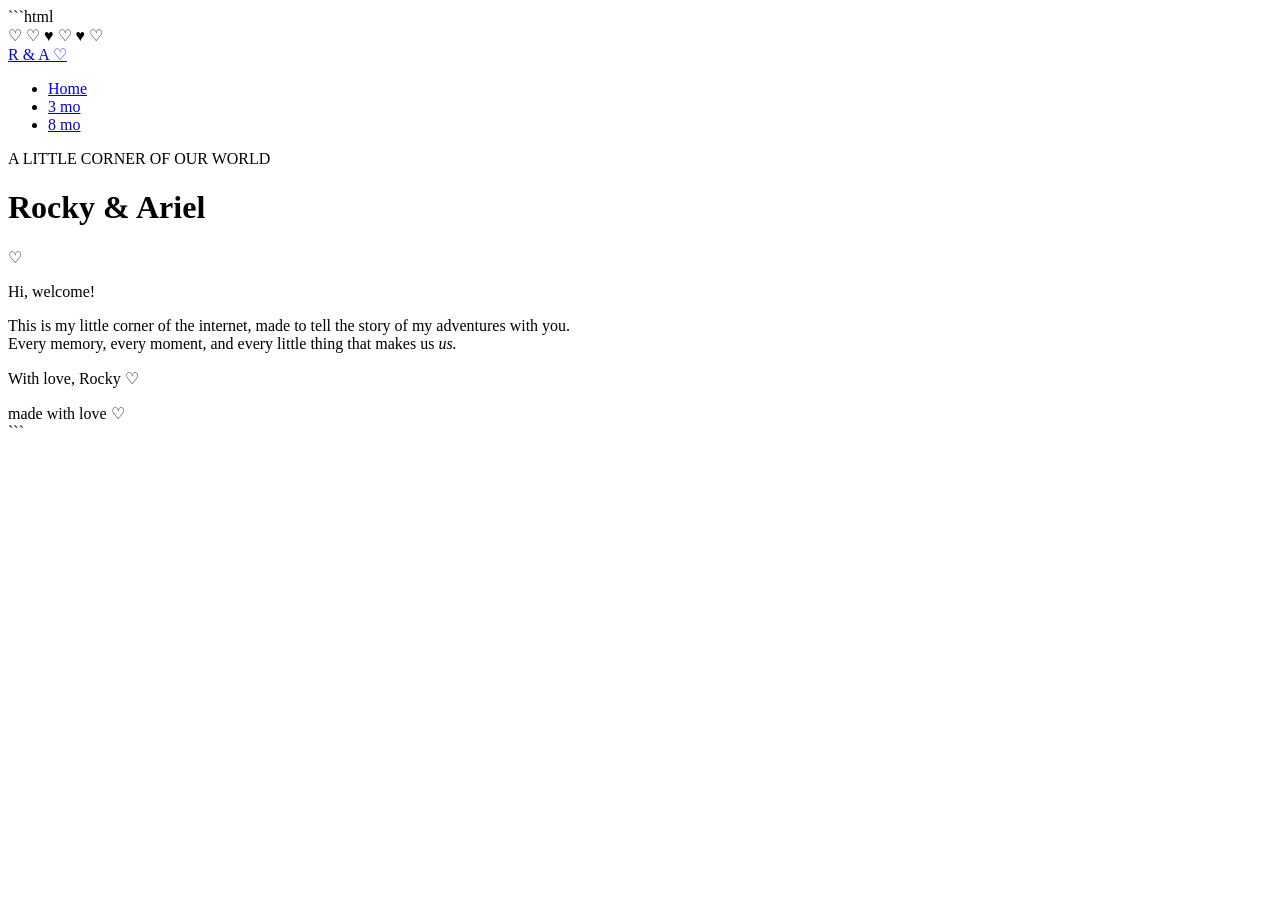
==== commit 25318ae3: "Update index.html" ====
--- a/index.html
+++ b/index.html
@@ -1,3 +1,4 @@
+```html
 <!DOCTYPE html>
 <html lang="en">
 
@@ -9,48 +10,62 @@
 
     <link rel="stylesheet" href="style.css">
 
-<link href="https://fonts.googleapis.com/css2?family=Cormorant+Garamond:wght@500;600&family=Quicksand:wght@400;500;600&display=swap" rel="stylesheet"></head>
+    <link href="https://fonts.googleapis.com/css2?family=Cormorant+Garamond:wght@400;500;600;700&family=Quicksand:wght@400;500;600;700&display=swap" rel="stylesheet">
+</head>
 
 <body>
+
+    <div class="hearts">
+        <span>♡</span>
+        <span>♡</span>
+        <span>♥</span>
+        <span>♡</span>
+        <span>♥</span>
+        <span>♡</span>
+    </div>
 
     <div class="container">
 
         <header>
-
-            <h2>Overview</h2>
+            <a href="index.html" class="logo">R & A ♡</a>
 
             <nav>
                 <ul>
-                    <li><a href="index.html">Home</a></li>
+                    <li><a href="index.html" class="active">Home</a></li>
                     <li><a href="three.html">3 mo</a></li>
                     <li><a href="eight.html">8 mo</a></li>
-                    
-                    
                 </ul>
             </nav>
-
         </header>
 
-        <div class="card">
+        <main class="hero">
 
-            <h1> Rocky and Ariel!</h1>
+            <p class="eyebrow">A LITTLE CORNER OF OUR WORLD</p>
 
-            <p>
-                Hi, welcome!
-                <br><br>
+            <h1>Rocky <span>&</span> Ariel</h1>
 
-                This is my website (Rocky), and it's made to tell the story of my
-                adventures with you.
+            <div class="heart-divider">♡</div>
 
-                <br><br>
+            <p class="welcome">Hi, welcome!</p>
 
+            <p class="description">
+                This is my little corner of the internet, made to tell
+                the story of my adventures with you.
+                <br>
+                Every memory, every moment, and every little thing
+                that makes us <em>us.</em>
             </p>
 
-        </div>
+            <p class="signature">With love, Rocky ♡</p>
+
+        </main>
+
+        <footer>
+            made with love ♡
+        </footer>
 
     </div>
 
 </body>
-
-
 </html>
+```
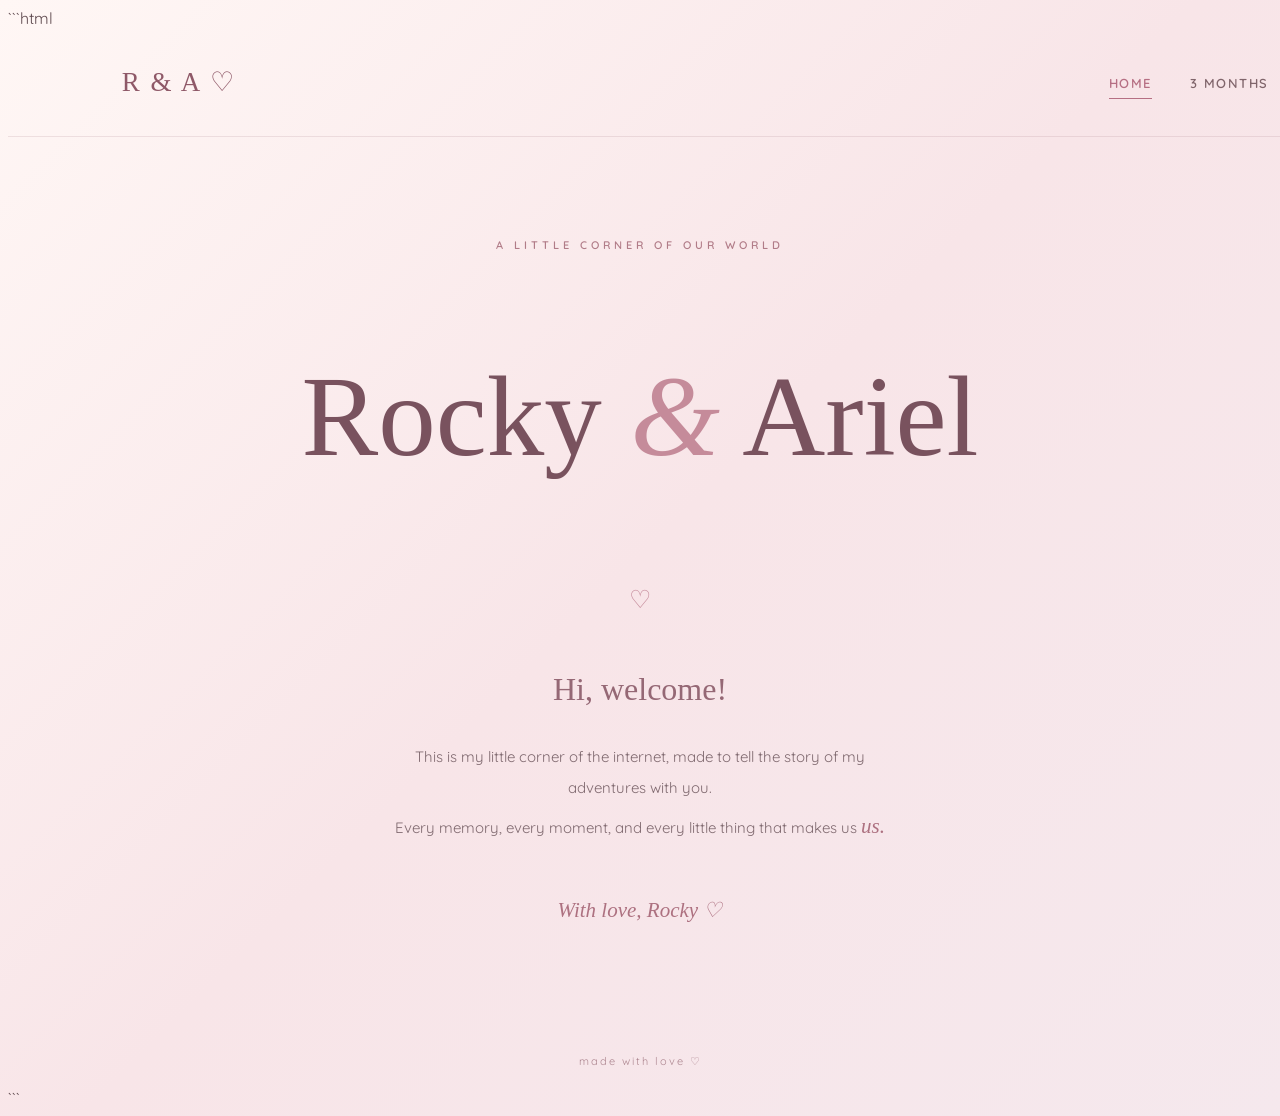
==== commit 06c57634: "Update index.html" ====
--- a/index.html
+++ b/index.html
@@ -27,16 +27,16 @@
     <div class="container">
 
         <header>
-            <a href="index.html" class="logo">R & A ♡</a>
+    <a href="index.html" class="logo">R & A ♡</a>
 
-            <nav>
-                <ul>
-                    <li><a href="index.html" class="active">Home</a></li>
-                    <li><a href="three.html">3 mo</a></li>
-                    <li><a href="eight.html">8 mo</a></li>
-                </ul>
-            </nav>
-        </header>
+    <nav>
+        <ul>
+            <li><a href="index.html" class="active">Home</a></li>
+            <li><a href="three.html">3 Months</a></li>
+            <li><a href="eight.html">8 Months</a></li>
+        </ul>
+    </nav>
+</header>
 
         <main class="hero">
 
--- a/style.css
+++ b/style.css
@@ -0,0 +1,243 @@
+```css
+/* GENERAL STYLING */
+
+* {
+    margin: 0;
+    padding: 0;
+    box-sizing: border-box;
+}
+
+body {
+    min-height: 100vh;
+    background: linear-gradient(135deg, #fff7f5, #f8e5e8, #f5e8ed);
+    color: #604b50;
+    font-family: 'Quicksand', sans-serif;
+    overflow-x: hidden;
+}
+
+/* MAIN CONTAINER */
+
+.container {
+    width: 100%;
+    min-height: 100vh;
+    position: relative;
+    z-index: 2;
+}
+
+/* NAVIGATION */
+
+header {
+    width: 100%;
+    padding: 28px 9%;
+    display: flex;
+    justify-content: space-between;
+    align-items: center;
+    border-bottom: 1px solid rgba(145, 105, 115, 0.15);
+}
+
+.logo {
+    font-family: 'Cormorant Garamond', serif;
+    font-size: 27px;
+    color: #8f5968;
+    text-decoration: none;
+    letter-spacing: 2px;
+}
+
+nav ul {
+    display: flex;
+    list-style: none;
+    gap: 38px;
+}
+
+nav a {
+    text-decoration: none;
+    color: #80656b;
+    font-size: 13px;
+    font-weight: 600;
+    letter-spacing: 1.5px;
+    text-transform: uppercase;
+    transition: 0.3s ease;
+    padding-bottom: 7px;
+}
+
+nav a:hover,
+nav a.active {
+    color: #b66f83;
+    border-bottom: 1px solid #b66f83;
+}
+
+/* HOMEPAGE HERO */
+
+.hero {
+    min-height: 78vh;
+    display: flex;
+    flex-direction: column;
+    align-items: center;
+    justify-content: center;
+    text-align: center;
+    padding: 90px 20px;
+}
+
+.eyebrow {
+    font-size: 11px;
+    letter-spacing: 4px;
+    color: #b17c88;
+    margin-bottom: 25px;
+    font-weight: 600;
+}
+
+h1 {
+    font-family: 'Cormorant Garamond', serif;
+    font-size: clamp(65px, 10vw, 115px);
+    font-weight: 500;
+    color: #79525e;
+    line-height: 1.1;
+}
+
+h1 span {
+    color: #c58b9a;
+    font-style: italic;
+}
+
+.heart-divider {
+    font-size: 25px;
+    color: #c58b9a;
+    margin: 25px 0;
+}
+
+.welcome {
+    font-family: 'Cormorant Garamond', serif;
+    font-size: 32px;
+    color: #956875;
+    margin-bottom: 18px;
+}
+
+.description {
+    max-width: 510px;
+    font-size: 15px;
+    line-height: 2.1;
+    color: #806a70;
+}
+
+.description em {
+    font-family: 'Cormorant Garamond', serif;
+    font-size: 21px;
+    color: #ad7180;
+}
+
+.signature {
+    margin-top: 35px;
+    font-family: 'Cormorant Garamond', serif;
+    font-style: italic;
+    font-size: 21px;
+    color: #ad7180;
+}
+
+/* FLOATING HEARTS */
+
+.hearts {
+    position: fixed;
+    inset: 0;
+    overflow: hidden;
+    pointer-events: none;
+    z-index: 1;
+}
+
+.hearts span {
+    position: absolute;
+    bottom: -50px;
+    color: rgba(190, 126, 145, 0.25);
+    font-size: 25px;
+    animation: floatHearts 16s linear infinite;
+}
+
+.hearts span:nth-child(1) {
+    left: 10%;
+    animation-delay: 0s;
+}
+
+.hearts span:nth-child(2) {
+    left: 30%;
+    animation-delay: 4s;
+    font-size: 18px;
+}
+
+.hearts span:nth-child(3) {
+    left: 50%;
+    animation-delay: 8s;
+}
+
+.hearts span:nth-child(4) {
+    left: 70%;
+    animation-delay: 2s;
+    font-size: 30px;
+}
+
+.hearts span:nth-child(5) {
+    left: 85%;
+    animation-delay: 6s;
+}
+
+.hearts span:nth-child(6) {
+    left: 95%;
+    animation-delay: 10s;
+    font-size: 17px;
+}
+
+@keyframes floatHearts {
+    0% {
+        transform: translateY(0) rotate(0deg);
+        opacity: 0;
+    }
+
+    15% {
+        opacity: 1;
+    }
+
+    85% {
+        opacity: 1;
+    }
+
+    100% {
+        transform: translateY(-110vh) rotate(35deg);
+        opacity: 0;
+    }
+}
+
+/* FOOTER */
+
+footer {
+    text-align: center;
+    padding: 20px;
+    font-size: 11px;
+    letter-spacing: 2px;
+    color: #ae8791;
+}
+
+/* MOBILE RESPONSIVENESS */
+
+@media (max-width: 600px) {
+
+    header {
+        padding: 22px 6%;
+        flex-direction: column;
+        gap: 20px;
+    }
+
+    nav ul {
+        gap: 25px;
+    }
+
+    nav a {
+        font-size: 11px;
+    }
+
+    .hero {
+        padding: 80px 25px;
+    }
+
+    .description {
+        font-size: 14px;
+    }
+}
+```
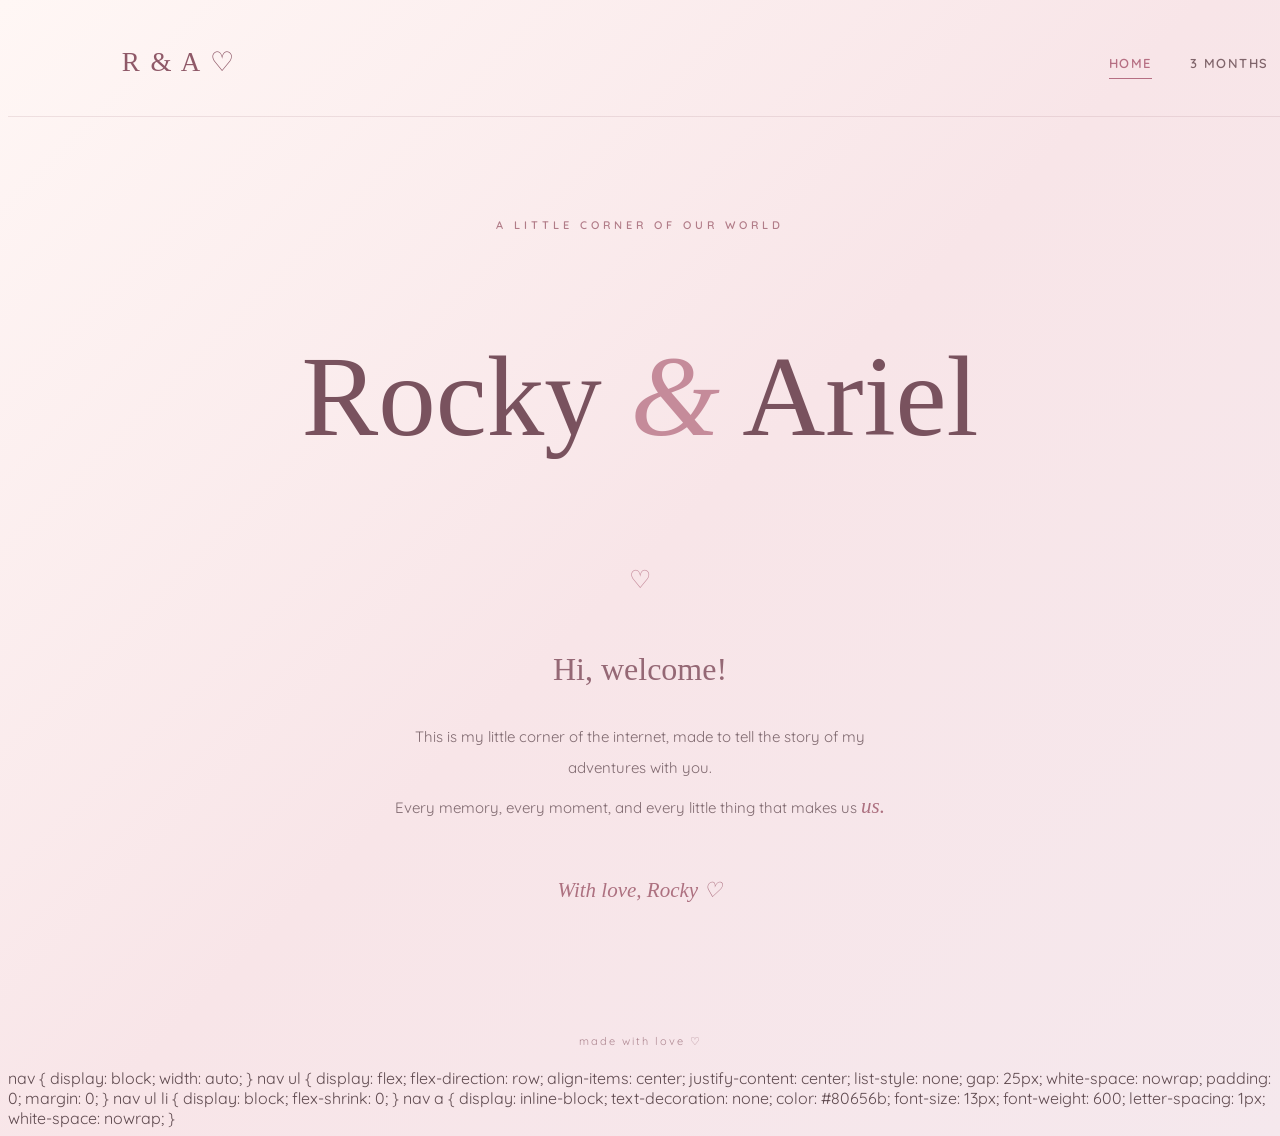
==== commit 695ffdc9: "Update index.html" ====
--- a/index.html
+++ b/index.html
@@ -1,4 +1,3 @@
-```html
 <!DOCTYPE html>
 <html lang="en">
 
@@ -30,12 +29,12 @@
     <a href="index.html" class="logo">R & A ♡</a>
 
     <nav>
-        <ul>
-            <li><a href="index.html" class="active">Home</a></li>
-            <li><a href="three.html">3 Months</a></li>
-            <li><a href="eight.html">8 Months</a></li>
-        </ul>
-    </nav>
+    <ul>
+        <li><a href="index.html" class="active">Home</a></li>
+        <li><a href="three.html">3 Months</a></li>
+        <li><a href="eight.html">8 Months</a></li>
+    </ul>
+</nav>
 </header>
 
         <main class="hero">
@@ -68,4 +67,35 @@
 
 </body>
 </html>
-```
+
+nav {
+    display: block;
+    width: auto;
+}
+
+nav ul {
+    display: flex;
+    flex-direction: row;
+    align-items: center;
+    justify-content: center;
+    list-style: none;
+    gap: 25px;
+    white-space: nowrap;
+    padding: 0;
+    margin: 0;
+}
+
+nav ul li {
+    display: block;
+    flex-shrink: 0;
+}
+
+nav a {
+    display: inline-block;
+    text-decoration: none;
+    color: #80656b;
+    font-size: 13px;
+    font-weight: 600;
+    letter-spacing: 1px;
+    white-space: nowrap;
+}
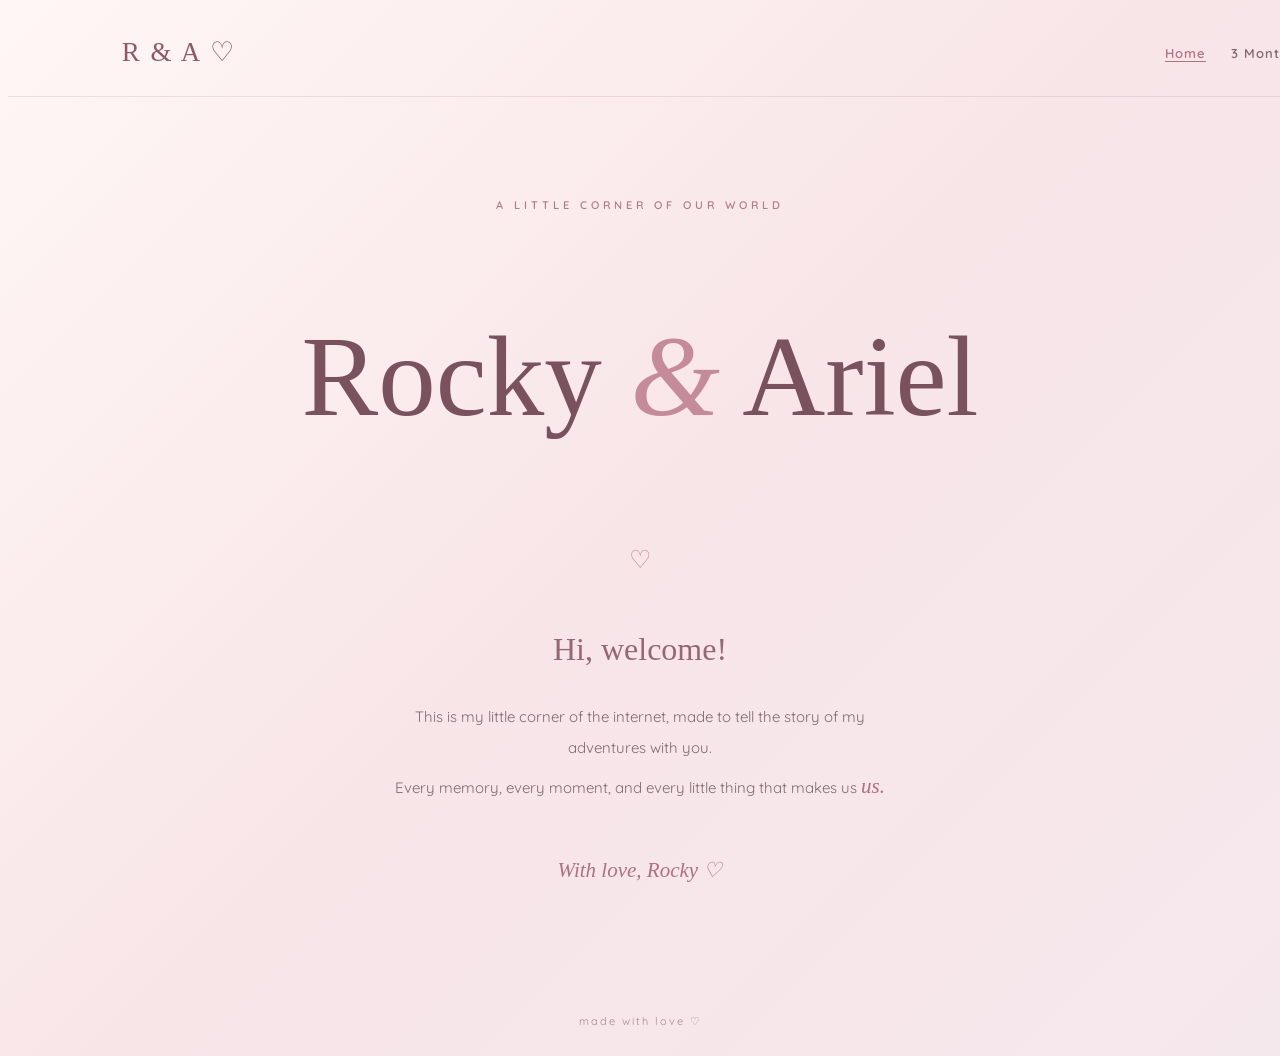
==== commit f9a718ec: "Remove navigation CSS styles Removed navigation styles from index.html." ====
--- a/index.html
+++ b/index.html
@@ -68,34 +68,3 @@
 </body>
 </html>
 
-nav {
-    display: block;
-    width: auto;
-}
-
-nav ul {
-    display: flex;
-    flex-direction: row;
-    align-items: center;
-    justify-content: center;
-    list-style: none;
-    gap: 25px;
-    white-space: nowrap;
-    padding: 0;
-    margin: 0;
-}
-
-nav ul li {
-    display: block;
-    flex-shrink: 0;
-}
-
-nav a {
-    display: inline-block;
-    text-decoration: none;
-    color: #80656b;
-    font-size: 13px;
-    font-weight: 600;
-    letter-spacing: 1px;
-    white-space: nowrap;
-}
--- a/style.css
+++ b/style.css
@@ -43,21 +43,36 @@
     letter-spacing: 2px;
 }
 
+nav {
+    display: block;
+    width: auto;
+}
+
 nav ul {
     display: flex;
+    flex-direction: row;
+    align-items: center;
+    justify-content: center;
     list-style: none;
-    gap: 38px;
+    gap: 25px;
+    white-space: nowrap;
+    padding: 0;
+    margin: 0;
+}
+
+nav ul li {
+    display: block;
+    flex-shrink: 0;
 }
 
 nav a {
+    display: inline-block;
     text-decoration: none;
     color: #80656b;
     font-size: 13px;
     font-weight: 600;
-    letter-spacing: 1.5px;
-    text-transform: uppercase;
-    transition: 0.3s ease;
-    padding-bottom: 7px;
+    letter-spacing: 1px;
+    white-space: nowrap;
 }
 
 nav a:hover,
@@ -219,10 +234,23 @@
 @media (max-width: 600px) {
 
     header {
-        padding: 22px 6%;
-        flex-direction: column;
-        gap: 20px;
-    }
+    width: 100%;
+    padding: 25px 5%;
+    display: flex;
+    justify-content: space-between;
+    align-items: center;
+    gap: 15px;
+    border-bottom: 1px solid rgba(145, 105, 115, 0.15);
+}
+
+.logo {
+    font-family: 'Cormorant Garamond', serif;
+    font-size: 25px;
+    color: #8f5968;
+    text-decoration: none;
+    letter-spacing: 1px;
+    white-space: nowrap;
+}
 
     nav ul {
         gap: 25px;
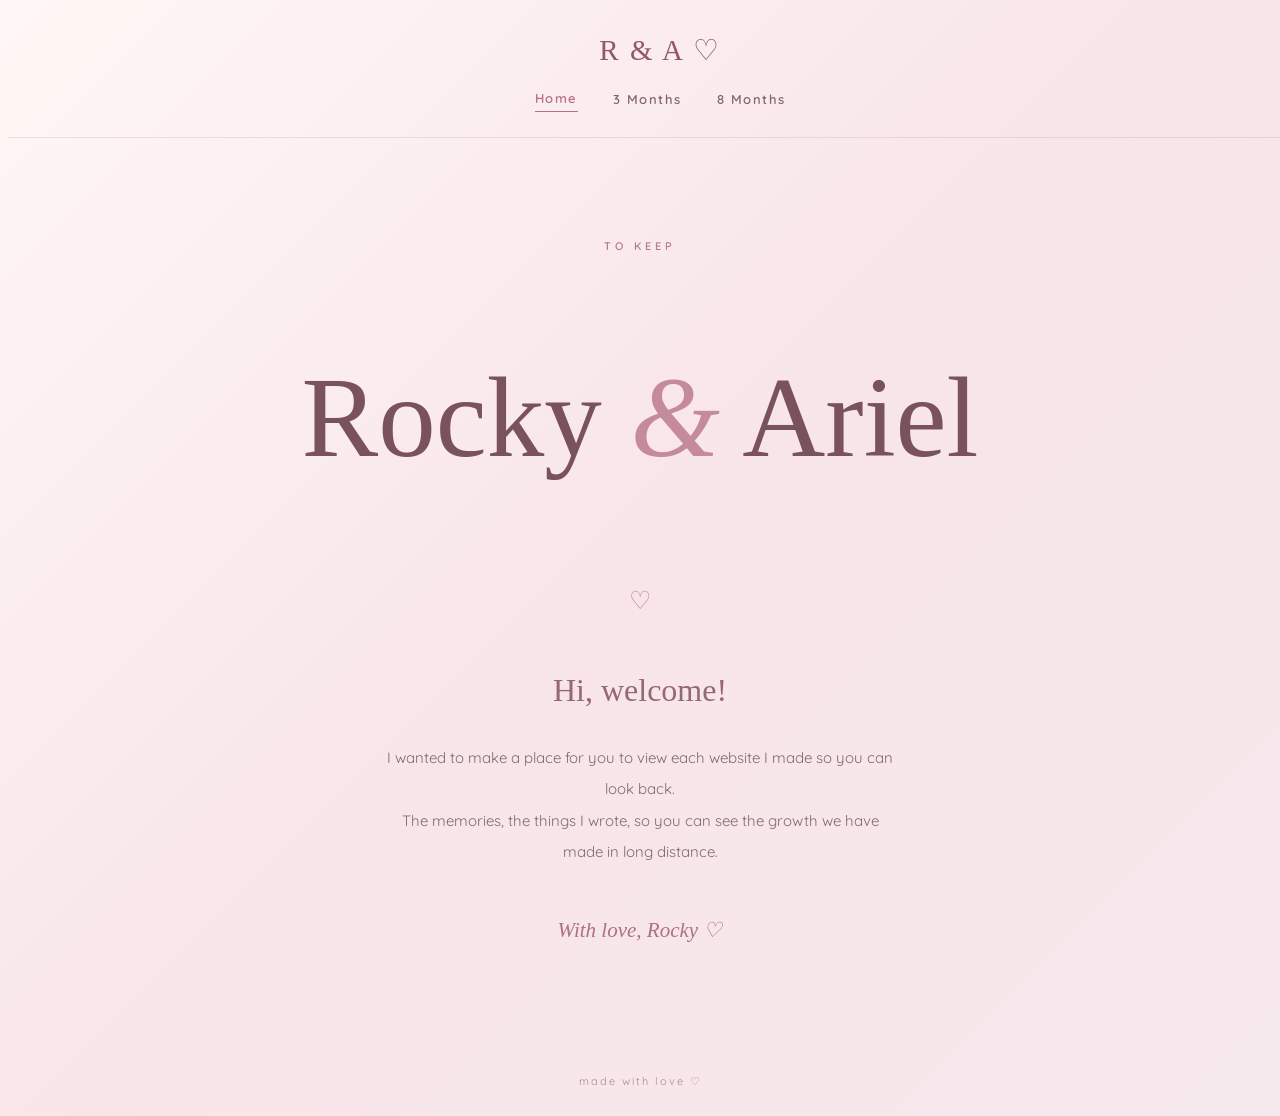
==== commit e92f813e: "Update index.html" ====
--- a/index.html
+++ b/index.html
@@ -39,7 +39,7 @@
 
         <main class="hero">
 
-            <p class="eyebrow">A LITTLE CORNER OF OUR WORLD</p>
+            <p class="eyebrow">TO KEEP</p>
 
             <h1>Rocky <span>&</span> Ariel</h1>
 
@@ -48,11 +48,9 @@
             <p class="welcome">Hi, welcome!</p>
 
             <p class="description">
-                This is my little corner of the internet, made to tell
-                the story of my adventures with you.
+                I wanted to make a place for you to view each website I made so you can look back.
                 <br>
-                Every memory, every moment, and every little thing
-                that makes us <em>us.</em>
+                The memories, the things I wrote, so you can see the growth we have made in long distance.
             </p>
 
             <p class="signature">With love, Rocky ♡</p>
--- a/style.css
+++ b/style.css
@@ -28,55 +28,58 @@
 
 header {
     width: 100%;
-    padding: 28px 9%;
+    padding: 25px 20px;
     display: flex;
-    justify-content: space-between;
+    flex-direction: column;
     align-items: center;
+    justify-content: center;
+    gap: 18px;
     border-bottom: 1px solid rgba(145, 105, 115, 0.15);
 }
 
 .logo {
     font-family: 'Cormorant Garamond', serif;
-    font-size: 27px;
+    font-size: 29px;
     color: #8f5968;
     text-decoration: none;
     letter-spacing: 2px;
 }
 
 nav {
+    width: 100%;
     display: block;
-    width: auto;
 }
 
 nav ul {
     display: flex;
     flex-direction: row;
+    justify-content: center;
     align-items: center;
-    justify-content: center;
+    flex-wrap: wrap;
     list-style: none;
-    gap: 25px;
-    white-space: nowrap;
+    gap: 35px;
     padding: 0;
     margin: 0;
 }
 
 nav ul li {
     display: block;
-    flex-shrink: 0;
-}
-
-nav a {
+}
+
+nav ul li a {
     display: inline-block;
     text-decoration: none;
     color: #80656b;
     font-size: 13px;
     font-weight: 600;
-    letter-spacing: 1px;
+    letter-spacing: 1.5px;
     white-space: nowrap;
-}
-
-nav a:hover,
-nav a.active {
+    padding: 5px 0;
+    transition: 0.3s ease;
+}
+
+nav ul li a:hover,
+nav ul li a.active {
     color: #b66f83;
     border-bottom: 1px solid #b66f83;
 }
@@ -234,36 +237,27 @@
 @media (max-width: 600px) {
 
     header {
-    width: 100%;
-    padding: 25px 5%;
-    display: flex;
-    justify-content: space-between;
-    align-items: center;
-    gap: 15px;
-    border-bottom: 1px solid rgba(145, 105, 115, 0.15);
-}
-
-.logo {
-    font-family: 'Cormorant Garamond', serif;
-    font-size: 25px;
-    color: #8f5968;
-    text-decoration: none;
-    letter-spacing: 1px;
-    white-space: nowrap;
-}
+        padding: 22px 15px;
+        gap: 15px;
+    }
 
     nav ul {
-        gap: 25px;
-    }
-
-    nav a {
+        gap: 22px;
+    }
+
+    nav ul li a {
         font-size: 11px;
+        letter-spacing: 1px;
     }
 
     .hero {
         padding: 80px 25px;
     }
 
+    h1 {
+        font-size: clamp(55px, 12vw, 75px);
+    }
+
     .description {
         font-size: 14px;
     }
